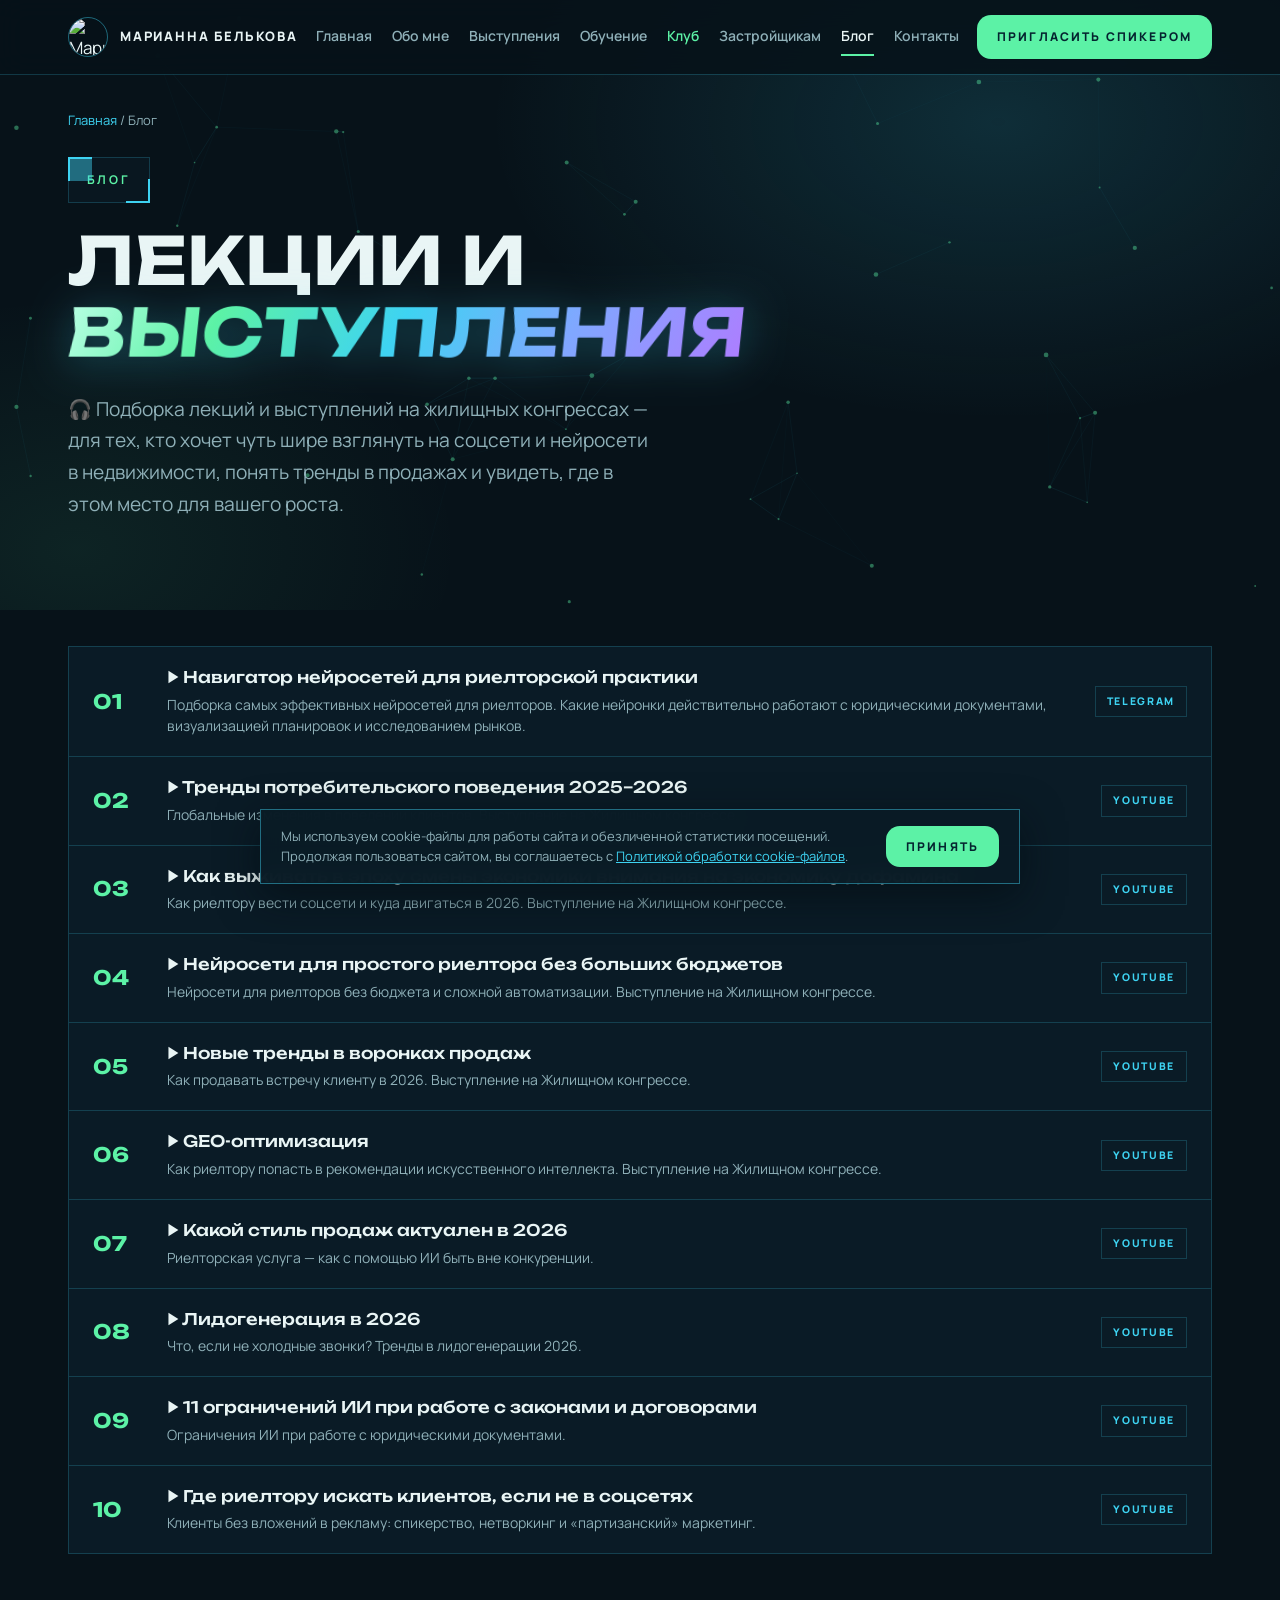
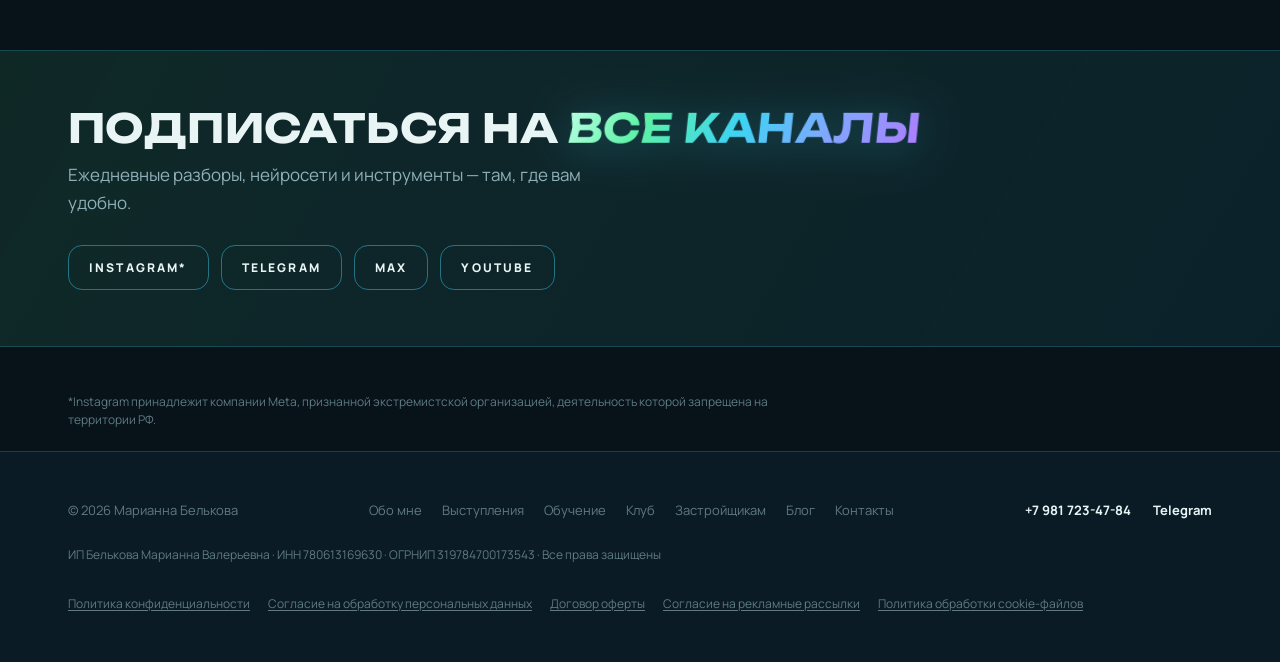
==== blog/index.html @ af6f5e48 "Add files via upload" ====
<!DOCTYPE html>
<html lang="ru">
<head>
<meta charset="UTF-8">
<meta name="viewport" content="width=device-width, initial-scale=1.0">
<title>Лекции о нейросетях в недвижимости — выступления на жилищных конгрессах | Марианна Белькова</title>
<link rel="icon" href="../favicon.ico" sizes="any">
<link rel="apple-touch-icon" href="../apple-touch-icon.png">
<link rel="manifest" href="../site.webmanifest">
<meta name="description" content="Подборка лекций и выступлений Марианны Бельковой: нейросети и ИИ для риелторов, ChatGPT в продажах недвижимости, тренды 2026, GEO-оптимизация, лидогенерация. Записи с жилищных конгрессов.">
<link rel="canonical" href="https://belkova-marianna.com/blog/">
<meta property="og:type" content="website">
<meta property="og:title" content="Лекции о нейросетях в недвижимости — выступления на жилищных конгрессах | Марианна Белькова">
<meta property="og:description" content="Подборка лекций и выступлений Марианны Бельковой: нейросети и ИИ для риелторов, ChatGPT в продажах недвижимости, тренды 2026, GEO-оптимизация, лидогенерация. Записи с жилищных конг">
<meta property="og:url" content="https://belkova-marianna.com/blog/">
<link rel="preconnect" href="https://fonts.googleapis.com">
<link rel="preconnect" href="https://fonts.gstatic.com" crossorigin>
<link href="https://fonts.googleapis.com/css2?family=Unbounded:wght@500;700&family=Manrope:wght@400;500;600;700;800&display=swap" rel="stylesheet">
<link rel="stylesheet" href="../assets/style.css">
<script type="application/ld+json">
{
  "@context": "https://schema.org",
  "@type": "Blog",
  "name": "Блог Марианны Бельковой",
  "description": "Современные продажи недвижимости: соцсети, нейросети, личный бренд",
  "url": "https://belkova-marianna.com/blog/",
  "author": {"@type": "Person", "name": "Марианна Белькова"}
}
</script>

<!-- Yandex.Metrika counter -->
<script type="text/javascript">
    (function(m,e,t,r,i,k,a){
        m[i]=m[i]||function(){(m[i].a=m[i].a||[]).push(arguments)};
        m[i].l=1*new Date();
        for (var j = 0; j < document.scripts.length; j++) {if (document.scripts[j].src === r) { return; }}
        k=e.createElement(t),a=e.getElementsByTagName(t)[0],k.async=1,k.src=r,a.parentNode.insertBefore(k,a)
    })(window, document,'script','https://mc.yandex.ru/metrika/tag.js?id=112224657', 'ym');
    ym(112224657, 'init', {ssr:true, webvisor:true, clickmap:true, ecommerce:"dataLayer", referrer: document.referrer, url: location.href, accurateTrackBounce:true, trackLinks:true});
</script>
<!-- /Yandex.Metrika counter -->
<!-- Top.Mail.Ru counter -->
<script type="text/javascript">
var _tmr = window._tmr || (window._tmr = []);
_tmr.push({id: "3791586", type: "pageView", start: (new Date()).getTime()});
(function (d, w, id) {
  if (d.getElementById(id)) return;
  var ts = d.createElement("script"); ts.type = "text/javascript"; ts.async = true; ts.id = id;
  ts.src = "https://top-fwz1.mail.ru/js/code.js";
  var f = function () {var s = d.getElementsByTagName("script")[0]; s.parentNode.insertBefore(ts, s);};
  if (w.opera == "[object Opera]") { d.addEventListener("DOMContentLoaded", f, false); } else { f(); }
})(document, window, "tmr-code");
</script>
<!-- /Top.Mail.Ru counter -->
</head>
<body>
<noscript><div><img src="https://mc.yandex.ru/watch/112224657" style="position:absolute; left:-9999px;" alt="" /></div></noscript>
<noscript><div><img src="https://top-fwz1.mail.ru/counter?id=3791586;js=na" style="position:absolute;left:-9999px;" alt="Top.Mail.Ru" /></div></noscript>


<header class="site-header">
  <div class="header-in">
    <a class="logo" href="../"><img class="logo-ava" src="../assets/media/avatar.webp" alt="Марианна Белькова" width="40" height="40"><span class="logo-name">Марианна Белькова</span></a>
    <nav class="nav" id="nav" aria-label="Основная навигация">
      <a href="../">Главная</a>
      <a href="../about.html">Обо мне</a>
      <a href="../speaking.html">Выступления</a>
      <a href="../education.html">Обучение</a>
      <a href="https://club.belkova-marianna.com/" class="nav-club">Клуб</a><a href="../developers.html">Застройщикам</a>
      <a href="./" class="active">Блог</a>
      <a href="../contacts.html">Контакты</a>
    </nav>
    <a class="header-tel" href="tel:+79817234784">+7 981 723-47-84</a>
    <a class="btn btn-sm header-cta" href="mailto:mariashka@gmail.com?subject=%D0%9F%D1%80%D0%B8%D0%B3%D0%BB%D0%B0%D1%88%D0%B5%D0%BD%D0%B8%D0%B5%20%D1%81%D0%BF%D0%B8%D0%BA%D0%B5%D1%80%D0%BE%D0%BC">Пригласить спикером</a>
    <button class="burger" id="burger" aria-label="Открыть меню" aria-expanded="false"><span class="burger-ico"><i></i></span><span class="burger-txt">Меню</span></button>
  </div>
</header>

<main>

<section class="hero" style="padding-bottom:56px">
  <canvas id="fx-canvas" aria-hidden="true"></canvas>
  <div class="container" style="position:relative;z-index:2">
    <nav class="breadcrumbs" aria-label="Хлебные крошки"><a href="../">Главная</a> / Блог</nav>
    <div class="eyebrow frame">Блог</div>
    <h1 class="display">Лекции и <span class="chrome">выступления</span></h1>
    <p class="hero-sub">🎧 Подборка лекций и выступлений на жилищных конгрессах — для тех, кто хочет чуть шире взглянуть на соцсети и нейросети в недвижимости, понять тренды в продажах и увидеть, где в этом место для вашего роста.</p>
  </div>
</section>

<section class="section" style="padding-top:36px">
  <div class="container">
    <div class="lectures">
      <a class="lecture reveal" href="https://t.me/belkovamarianna/15244" target="_blank" rel="noopener">
        <span class="lec-num">01</span>
        <span class="lec-body"><span class="lec-title">▶ Навигатор нейросетей для риелторской практики</span><span class="lec-desc">Подборка самых эффективных нейросетей для риелторов. Какие нейронки действительно работают с юридическими документами, визуализацией планировок и исследованием рынков.</span></span>
        <span class="lec-plat">Telegram</span>
      </a>
      <a class="lecture reveal" href="https://www.youtube.com/watch?v=FQb51IOvPBg" target="_blank" rel="noopener">
        <span class="lec-num">02</span>
        <span class="lec-body"><span class="lec-title">▶ Тренды потребительского поведения 2025–2026</span><span class="lec-desc">Глобальные изменения в поведении клиентов. Выступление на Жилищном конгрессе.</span></span>
        <span class="lec-plat">YouTube</span>
      </a>
      <a class="lecture reveal" href="https://youtu.be/xTO-rLgZQrg" target="_blank" rel="noopener">
        <span class="lec-num">03</span>
        <span class="lec-body"><span class="lec-title">▶ Как выживать в эпоху смены экономики внимания на экономику дофамина</span><span class="lec-desc">Как риелтору вести соцсети и куда двигаться в 2026. Выступление на Жилищном конгрессе.</span></span>
        <span class="lec-plat">YouTube</span>
      </a>
      <a class="lecture reveal" href="https://youtu.be/mW24yunrMhk" target="_blank" rel="noopener">
        <span class="lec-num">04</span>
        <span class="lec-body"><span class="lec-title">▶ Нейросети для простого риелтора без больших бюджетов</span><span class="lec-desc">Нейросети для риелторов без бюджета и сложной автоматизации. Выступление на Жилищном конгрессе.</span></span>
        <span class="lec-plat">YouTube</span>
      </a>
      <a class="lecture reveal" href="https://youtu.be/weD0pcfXvNE" target="_blank" rel="noopener">
        <span class="lec-num">05</span>
        <span class="lec-body"><span class="lec-title">▶ Новые тренды в воронках продаж</span><span class="lec-desc">Как продавать встречу клиенту в 2026. Выступление на Жилищном конгрессе.</span></span>
        <span class="lec-plat">YouTube</span>
      </a>
      <a class="lecture reveal" href="https://youtu.be/uO5vHFVDCN0" target="_blank" rel="noopener">
        <span class="lec-num">06</span>
        <span class="lec-body"><span class="lec-title">▶ GEO-оптимизация</span><span class="lec-desc">Как риелтору попасть в рекомендации искусственного интеллекта. Выступление на Жилищном конгрессе.</span></span>
        <span class="lec-plat">YouTube</span>
      </a>
      <a class="lecture reveal" href="https://youtu.be/nbuJO_vpFp4" target="_blank" rel="noopener">
        <span class="lec-num">07</span>
        <span class="lec-body"><span class="lec-title">▶ Какой стиль продаж актуален в 2026</span><span class="lec-desc">Риелторская услуга — как с помощью ИИ быть вне конкуренции.</span></span>
        <span class="lec-plat">YouTube</span>
      </a>
      <a class="lecture reveal" href="https://youtu.be/wwXN2BNDzM4" target="_blank" rel="noopener">
        <span class="lec-num">08</span>
        <span class="lec-body"><span class="lec-title">▶ Лидогенерация в 2026</span><span class="lec-desc">Что, если не холодные звонки? Тренды в лидогенерации 2026.</span></span>
        <span class="lec-plat">YouTube</span>
      </a>
      <a class="lecture reveal" href="https://www.youtube.com/watch?v=KzNADZfl3mQ" target="_blank" rel="noopener">
        <span class="lec-num">09</span>
        <span class="lec-body"><span class="lec-title">▶ 11 ограничений ИИ при работе с законами и договорами</span><span class="lec-desc">Ограничения ИИ при работе с юридическими документами.</span></span>
        <span class="lec-plat">YouTube</span>
      </a>
      <a class="lecture reveal" href="https://youtu.be/uyzu935TsO4" target="_blank" rel="noopener">
        <span class="lec-num">10</span>
        <span class="lec-body"><span class="lec-title">▶ Где риелтору искать клиентов, если не в соцсетях</span><span class="lec-desc">Клиенты без вложений в рекламу: спикерство, нетворкинг и «партизанский» маркетинг.</span></span>
        <span class="lec-plat">YouTube</span>
      </a>
    </div>
  </div>
</section>

<section class="cta-band">
  <div class="container cta-band-in">
    <div class="reveal">
      <h2 class="display">Подписаться на <span class="chrome">все каналы</span></h2>
      <p>Ежедневные разборы, нейросети и инструменты — там, где вам удобно.</p>
    </div>
    <div class="cta-band-actions reveal"><a class="btn btn-ghost btn-sm" href="https://www.instagram.com/belkova.marianna" target="_blank" rel="noopener">Instagram*</a> <a class="btn btn-ghost btn-sm" href="https://t.me/belkovamarianna" target="_blank" rel="noopener">Telegram</a> <a class="btn btn-ghost btn-sm" href="https://max.ru/channel_belkova" target="_blank" rel="noopener">MAX</a> <a class="btn btn-ghost btn-sm" href="https://www.youtube.com/@smmforrealestate" target="_blank" rel="noopener">YouTube</a></div>
  </div>
</section>

<div class="container" style="padding-top:22px;padding-bottom:22px"><p class="legal-note">*Instagram принадлежит компании Meta, признанной экстремистской организацией, деятельность которой запрещена на территории РФ.</p></div>

</main>

<footer class="site-footer">
  <div class="container footer-in">
    <div>© <span data-year></span> Марианна Белькова</div>
    <nav class="footer-nav"><a href="../about.html">Обо мне</a><a href="../speaking.html">Выступления</a><a href="../education.html">Обучение</a><a href="https://club.belkova-marianna.com/">Клуб</a><a href="../developers.html">Застройщикам</a><a href="./">Блог</a><a href="../contacts.html">Контакты</a></nav>
    <div class="footer-contacts">
      <a href="tel:+79817234784">+7 981 723-47-84</a>
      <a href="https://t.me/mariannabelkova" target="_blank" rel="noopener">Telegram</a>
    </div>
    <div class="footer-req">ИП Белькова Марианна Валерьевна · ИНН 780613169630 · ОГРНИП 319784700173543 · Все права защищены</div>
    <div class="footer-legal">
      <a href="https://belkova-smm.ru/privacy" target="_blank" rel="noopener">Политика конфиденциальности</a>
      <a href="https://belkova-smm.ru/policy" target="_blank" rel="noopener">Согласие на обработку персональных данных</a>
      <a href="https://belkova-smm.ru/oferta" target="_blank" rel="noopener">Договор оферты</a>
      <a href="https://belkova-smm.ru/rassilki" target="_blank" rel="noopener">Согласие на рекламные рассылки</a>
      <a href="../policyofcookies.html">Политика обработки cookie-файлов</a>
    </div>
  </div>
</footer>

<script src="../assets/main.js"></script>
</body>
</html>
---- assets/style.css ----
/* ============================================================
   Марианна Белькова — дизайн-система «Neon Estate»
   Тёмный teal-нуар + неоновый мятный/циан + хромовые заголовки
   ============================================================ */
:root{
  --bg:#071219;
  --bg-2:#0A1B26;
  --bg-3:#0E2432;
  --text:#E9F5F5;
  --muted:#8FB0B8;
  --mint:#5CF2A6;
  --cyan:#3ED3F2;
  --violet:#8A7BFF;
  --line:rgba(62,211,242,.20);
  --line-strong:rgba(62,211,242,.45);
  --radius:14px;
  --container:1200px;
}
*{margin:0;padding:0;box-sizing:border-box}
html{scroll-behavior:smooth}
body{
  background:var(--bg);
  color:var(--text);
  font-family:'Manrope',system-ui,sans-serif;
  font-size:17px;line-height:1.65;
  -webkit-font-smoothing:antialiased;
  overflow-x:hidden;
}
::selection{background:var(--mint);color:#05242F}
img{max-width:100%;display:block}
a{color:inherit;text-decoration:none}
a:focus-visible,button:focus-visible,input:focus-visible,select:focus-visible,textarea:focus-visible{
  outline:2px solid var(--mint);outline-offset:3px;border-radius:4px;
}
.container{max-width:var(--container);margin:0 auto;padding:0 28px}

/* ---------- типографика ---------- */
.display{
  font-family:'Unbounded',sans-serif;font-weight:700;text-transform:uppercase;
  line-height:1.08;letter-spacing:.01em;
}
h1.display{font-size:clamp(34px,5.2vw,66px)}
h2.display{font-size:clamp(24px,3.2vw,40px)}
.chrome{
  display:inline-block;
  background:linear-gradient(115deg,#B8FFE3 0%,#5CF2A6 22%,#3ED3F2 48%,#7FA8FF 72%,#B07BFF 100%);
  -webkit-background-clip:text;background-clip:text;color:transparent;
  transform:skewX(-6deg);
  filter:drop-shadow(0 4px 22px rgba(62,211,242,.35));
  padding-right:.08em;
}
.eyebrow{
  display:inline-flex;align-items:center;gap:12px;
  font-size:12px;letter-spacing:.26em;text-transform:uppercase;
  color:var(--mint);font-weight:700;margin-bottom:22px;
}
.eyebrow::before{content:"";width:30px;height:1px;background:var(--line-strong)}
.section{padding:96px 0}
.section-lead{color:var(--muted);max-width:660px;margin:16px 0 48px}

/* ---------- HUD-рамка (как на референсе) ---------- */
.frame{position:relative;border:1px solid var(--line);background:rgba(10,27,38,.55)}
.frame::before,.frame::after{
  content:"";position:absolute;width:22px;height:22px;pointer-events:none;
}
.frame::before{top:-1px;left:-1px;border-top:2px solid var(--cyan);border-left:2px solid var(--cyan)}
.frame::after{bottom:-1px;right:-1px;border-bottom:2px solid var(--cyan);border-right:2px solid var(--cyan)}

/* ---------- кнопки ---------- */
.btn{
  display:inline-flex;align-items:center;justify-content:center;gap:10px;
  padding:16px 30px;border-radius:14px;border:none;cursor:pointer;
  font-family:'Manrope',sans-serif;font-weight:800;font-size:13px;
  letter-spacing:.18em;text-transform:uppercase;white-space:nowrap;
  color:#05242F;background:var(--mint);
  box-shadow:0 0 0 rgba(92,242,166,0);
  transition:transform .2s,box-shadow .25s,background .2s;
}
.btn:hover{transform:translateY(-2px);box-shadow:0 8px 32px rgba(92,242,166,.35)}
.btn-ghost{
  background:transparent;color:var(--text);border:1px solid var(--line-strong);
}
.btn-ghost:hover{border-color:var(--mint);color:var(--mint);box-shadow:0 8px 26px rgba(62,211,242,.18)}
.btn-sm{padding:12px 20px;font-size:12px}

/* ---------- шапка ---------- */
.site-header{
  position:fixed;top:0;left:0;right:0;z-index:60;
  border-bottom:1px solid var(--line);
}
/* фон и блюр вынесены в псевдоэлемент: backdrop-filter на самой шапке
   ломал position:fixed у мобильного меню (оно рисовалось только внутри 74px шапки) */
.site-header::before{
  content:"";position:absolute;inset:0;z-index:-1;
  background:rgba(7,18,25,.85);backdrop-filter:blur(14px);-webkit-backdrop-filter:blur(14px);
}
.header-in{
  max-width:var(--container);margin:0 auto;padding:0 28px;height:74px;
  display:flex;align-items:center;justify-content:space-between;gap:22px;
}
.logo{display:flex;align-items:center;gap:12px;z-index:70}
.logo-mono{
  width:40px;height:40px;border:1px solid var(--line-strong);
  display:grid;place-items:center;position:relative;
  font-family:'Unbounded',sans-serif;font-size:12px;font-weight:700;color:var(--mint);
}
.logo-mono::before{content:"";position:absolute;top:-1px;left:-1px;width:10px;height:10px;border-top:2px solid var(--cyan);border-left:2px solid var(--cyan)}
.logo-name{font-size:13px;letter-spacing:.14em;text-transform:uppercase;font-weight:800}
.nav{display:flex;gap:26px;font-size:14px;color:var(--muted);font-weight:600}
.nav a{transition:color .2s;padding:6px 0}
.nav a:hover{color:var(--mint)}
.nav a.active{color:var(--text);border-bottom:2px solid var(--mint)}
.burger{
  display:none;align-items:center;gap:10px;height:44px;padding:0 15px 0 13px;
  border-radius:12px;border:1px solid var(--mint);background:rgba(94,240,160,.14);
  color:var(--mint);cursor:pointer;position:relative;z-index:70;
  font-family:'Manrope',sans-serif;font-weight:800;font-size:12px;letter-spacing:.14em;text-transform:uppercase;
}
.burger-ico{position:relative;width:20px;height:14px;display:block;flex:none}
.burger-ico i,.burger-ico::before,.burger-ico::after{
  content:"";position:absolute;left:0;width:20px;height:2px;border-radius:2px;background:var(--mint);transition:.25s;
}
.burger-ico::before{top:0}
.burger-ico i{top:6px}
.burger-ico::after{top:12px}
.burger[aria-expanded="true"] .burger-ico i{opacity:0}
.burger[aria-expanded="true"] .burger-ico::before{transform:translateY(6px) rotate(45deg)}
.burger[aria-expanded="true"] .burger-ico::after{transform:translateY(-6px) rotate(-45deg)}
.nav-club{color:var(--mint)}
body.menu-open{overflow:hidden}

/* ---------- hero ---------- */
.hero{position:relative;padding:180px 0 90px;overflow:hidden}
#fx-canvas{position:absolute;inset:0;width:100%;height:100%;pointer-events:none;opacity:.55}
.hero::before{
  content:"";position:absolute;inset:0;pointer-events:none;
  background:
    radial-gradient(820px 480px at 78% 20%,rgba(62,211,242,.14),transparent 62%),
    radial-gradient(640px 420px at 6% 90%,rgba(92,242,166,.08),transparent 60%);
}
.hero-in{position:relative;display:grid;grid-template-columns:1.15fr .85fr;gap:56px;align-items:center;z-index:2}
.hero .eyebrow{border:1px solid var(--line);padding:12px 18px;background:rgba(10,27,38,.6)}
.hero-sub{font-size:clamp(17px,1.5vw,20px);color:var(--muted);max-width:580px;margin:26px 0 34px}
.hero-sub b{color:var(--text)}
.hero-sub .hl-mint{color:var(--mint);font-weight:700}
.hero-sub .hl-cyan{color:var(--cyan);font-weight:700}
.hero-cta-frame{padding:24px 26px;display:flex;align-items:center;gap:22px;flex-wrap:wrap;margin-bottom:22px}
.hero-cta-frame p{font-size:15px;color:var(--text);max-width:330px;flex:1;min-width:240px}
.hero-ctas{display:flex;flex-wrap:wrap;gap:12px;margin-bottom:48px}
.hero-stats{display:grid;grid-template-columns:repeat(4,auto);gap:36px;border-top:1px solid var(--line);padding-top:28px;width:fit-content}
.stat-num{font-family:'Unbounded',sans-serif;font-weight:700;font-size:26px;color:var(--mint)}
.stat-label{font-size:12.5px;color:var(--muted);margin-top:6px;max-width:130px;line-height:1.4}

/* фото / место под 3D-сцену */
.hero-visual{position:relative}
.scene3d{
  position:relative;aspect-ratio:3/4;overflow:hidden;
  background:
    linear-gradient(160deg,rgba(62,211,242,.14),rgba(138,123,255,.06) 60%),
    var(--bg-2);
  display:flex;align-items:flex-end;
}
.photo-hint{width:100%;padding:26px;font-size:13px;color:var(--muted);text-align:center;line-height:1.5}
.photo-hint b{color:var(--mint);display:block;font-size:14px;margin-bottom:6px}
.name-chip{
  position:absolute;bottom:30px;right:-14px;
  border:1px solid var(--line-strong);background:rgba(7,18,25,.9);
  padding:12px 18px;font-size:13px;line-height:1.45;
}
.name-chip b{display:block;font-size:14px;color:var(--mint)}

/* ---------- бегущая строка ---------- */
.marquee{border-top:1px solid var(--line);border-bottom:1px solid var(--line);padding:18px 0;overflow:hidden;background:var(--bg-2)}
.marquee-track{display:flex;width:max-content;animation:mscroll 44s linear infinite}
.marquee-seq{display:flex;align-items:center;white-space:nowrap}
.marquee-seq span{font-family:'Unbounded',sans-serif;font-weight:500;font-size:15px;letter-spacing:.06em;text-transform:uppercase;color:var(--text);opacity:.85;padding:0 24px}
.marquee-seq i{color:var(--mint);font-style:normal;font-size:11px}
@keyframes mscroll{to{transform:translateX(-50%)}}

/* ---------- карточки ---------- */
.grid-2{display:grid;grid-template-columns:1fr 1fr;gap:22px}
.grid-3{display:grid;grid-template-columns:repeat(3,1fr);gap:22px}
.grid-4{display:grid;grid-template-columns:repeat(4,1fr);gap:22px}
.card{
  border:1px solid var(--line);background:var(--bg-2);padding:32px 30px;
  position:relative;transition:border-color .25s,transform .25s,box-shadow .25s;
  display:flex;flex-direction:column;gap:14px;
}
.card:hover{border-color:var(--line-strong);transform:translateY(-3px);box-shadow:0 14px 44px rgba(62,211,242,.10)}
.card-tag{font-size:11px;letter-spacing:.24em;text-transform:uppercase;color:var(--cyan);font-weight:800}
.card h3{font-family:'Unbounded',sans-serif;font-weight:500;font-size:19px;line-height:1.35}
.card p{color:var(--muted);font-size:15px;flex:1}
.card .card-foot{border-top:1px solid var(--line);padding-top:16px;font-size:13.5px;color:var(--text)}
.card .card-foot b{color:var(--mint)}
.card .btn{align-self:flex-start}

/* факты */
.fact{display:grid;grid-template-columns:110px 1fr;gap:22px;align-items:baseline;padding:22px 0;border-bottom:1px solid var(--line)}
.fact:first-child{border-top:1px solid var(--line)}
.fact-key{font-family:'Unbounded',sans-serif;font-weight:700;font-size:20px;color:var(--mint);line-height:1.2}
.fact-val{color:var(--muted);font-size:15px}
.fact-val b{color:var(--text)}

/* награды */
.award-year{font-family:'Unbounded',sans-serif;font-weight:700;font-size:26px;color:var(--mint);line-height:1}
.pills{display:flex;flex-wrap:wrap;gap:12px;margin-top:44px;align-items:center}
.pill{border:1px solid var(--line);padding:10px 20px;font-size:13.5px;color:var(--text);background:var(--bg)}
.pills-label{font-size:11px;letter-spacing:.24em;text-transform:uppercase;color:var(--muted);margin-right:8px}

/* отзывы */
.testi-mark{font-family:'Unbounded',sans-serif;font-size:34px;color:var(--mint);line-height:.7;height:20px}
.testi-author b{display:block;font-size:15px;color:var(--text)}
.testi-author span{font-size:13px;color:var(--muted)}
.placeholder{color:var(--muted);font-style:italic}

/* соцсети */
.social-num{font-family:'Unbounded',sans-serif;font-weight:700;font-size:24px;color:var(--mint)}
.legal-note{font-size:12px;color:#5F7A82;margin-top:24px;max-width:760px;line-height:1.5}

/* ---------- CTA-полоса ---------- */
.cta-band{background:linear-gradient(120deg,rgba(92,242,166,.10),rgba(62,211,242,.08));border-top:1px solid var(--line);border-bottom:1px solid var(--line)}
.cta-band-in{display:flex;align-items:center;justify-content:space-between;gap:28px;flex-wrap:wrap;padding:56px 0}
.cta-band p{color:var(--muted);max-width:520px;margin-top:10px}

/* ---------- формы ---------- */
.form{display:grid;gap:16px}
.form label{font-size:12px;letter-spacing:.14em;text-transform:uppercase;color:var(--muted);font-weight:700}
.form input,.form select,.form textarea{
  width:100%;background:var(--bg);border:1px solid var(--line);
  padding:15px 16px;color:var(--text);font-family:'Manrope',sans-serif;font-size:15px;
  transition:border-color .2s;
}
.form input:hover,.form select:hover,.form textarea:hover{border-color:var(--line-strong)}
.form textarea{min-height:120px;resize:vertical}
.form-note{font-size:12.5px;color:#5F7A82}

/* ---------- блог ---------- */
.post-card{overflow:hidden;padding:0}
.post-cover{
  aspect-ratio:16/9;background:linear-gradient(140deg,rgba(62,211,242,.22),rgba(138,123,255,.12)),var(--bg-3);
  display:grid;place-items:center;color:var(--muted);font-size:13px;border-bottom:1px solid var(--line);
}
.post-body{padding:26px 28px;display:flex;flex-direction:column;gap:12px;flex:1}
.post-meta{font-size:12.5px;color:var(--muted);letter-spacing:.06em;text-transform:uppercase}
.post-body h3{font-family:'Unbounded',sans-serif;font-weight:500;font-size:18px;line-height:1.4}
.post-body p{color:var(--muted);font-size:14.5px;flex:1}
.post-link{color:var(--mint);font-weight:700;font-size:13px;letter-spacing:.14em;text-transform:uppercase}

/* статья */
.article{max-width:760px;margin:0 auto}
.article h1{font-size:clamp(28px,4vw,44px)}
.article .post-meta{margin:18px 0 34px}
.article h2{font-family:'Unbounded',sans-serif;font-weight:500;font-size:22px;margin:44px 0 16px;line-height:1.35}
.article p{margin-bottom:18px;color:#C7DCDF}
.article ul{margin:0 0 18px 22px;color:#C7DCDF}
.article li{margin-bottom:8px}
.article blockquote{border-left:2px solid var(--mint);padding:6px 0 6px 22px;margin:28px 0;color:var(--mint);font-size:19px;font-weight:600}
.article-cover{aspect-ratio:21/9;margin-bottom:36px;background:linear-gradient(140deg,rgba(62,211,242,.22),rgba(138,123,255,.12)),var(--bg-3);display:grid;place-items:center;color:var(--muted);font-size:13px;border:1px solid var(--line)}
.breadcrumbs{font-size:13px;color:var(--muted);margin-bottom:26px}
.breadcrumbs a{color:var(--cyan)}

/* ---------- подвал ---------- */
.site-footer{border-top:1px solid var(--line);padding:48px 0;font-size:13px;color:#5F7A82;background:var(--bg-2)}
.footer-in{display:flex;justify-content:space-between;gap:24px;flex-wrap:wrap;align-items:center}
.footer-nav{display:flex;gap:20px;flex-wrap:wrap}
.footer-nav a:hover{color:var(--mint)}

/* ---------- reveal ---------- */
.reveal{opacity:0;transform:translateY(24px);transition:opacity .7s ease,transform .7s ease}
.reveal.on{opacity:1;transform:none}

/* ---------- адаптив ---------- */
@media (max-width:1040px){
  .hero-in{grid-template-columns:1fr;gap:44px}
  .hero-visual{max-width:460px}
  .grid-3{grid-template-columns:1fr 1fr}
  .grid-4{grid-template-columns:1fr 1fr}
}
@media (max-width:880px){
  .nav{
    position:fixed;inset:0;background:rgba(7,18,25,.98);
    flex-direction:column;align-items:center;justify-content:center;gap:30px;
    font-size:20px;display:none;z-index:65;
  }
  .nav.open{display:flex;gap:26px}
  .nav a{padding:8px 0;font-size:22px;font-weight:700;color:var(--text)}
  .nav a.active{border-bottom-color:var(--mint)}
  .burger{display:inline-flex}
  .header-cta{display:none}
  .hero{padding-top:140px}
  .hero-stats{grid-template-columns:1fr 1fr;gap:24px}
  .grid-2{grid-template-columns:1fr}
  .section{padding:70px 0}
  .cta-band-in{padding:48px 0}
}
@media (max-width:560px){
  .grid-3,.grid-4{grid-template-columns:1fr}
  .name-chip{right:10px}
  .container,.header-in{padding-left:20px;padding-right:20px}
  .fact{grid-template-columns:1fr;gap:6px}
}
@media (prefers-reduced-motion:reduce){
  html{scroll-behavior:auto}
  .marquee-track{animation:none;flex-wrap:wrap;width:auto}
  .reveal{opacity:1!important;transform:none!important;transition:none!important}
  #fx-canvas{display:none}
}

/* ============================================================
   3D-скролл эффекты (canvas-секвенции, GSAP ScrollTrigger)
   Базовые стили = статичный фолбэк (без JS / reduced-motion).
   body.fx включает «живую» версию.
   ============================================================ */
html.lenis,html.lenis body{height:auto}
html.lenis{scroll-behavior:auto}
.lenis.lenis-smooth{scroll-behavior:auto!important}

/* ---------- hero: портрет из людей ---------- */
.scene3d{aspect-ratio:5/8;background:#F6F5F2}
#heroSeq{position:absolute;inset:0;width:100%;height:100%;display:none}
body.fx #heroSeq{display:block}
.seq-poster{position:absolute;inset:0;width:100%;height:100%;object-fit:cover;z-index:2}
.seq-load{
  position:absolute;left:14px;bottom:14px;z-index:4;display:none;
  font-size:11px;letter-spacing:.22em;text-transform:uppercase;font-weight:700;
  color:#05242F;background:rgba(246,245,242,.9);padding:7px 12px;
}
body.fx .seq-load{display:block}
.scene-cap{
  position:absolute;left:14px;right:14px;bottom:124px;z-index:3;
  background:rgba(7,18,25,.88);border:1px solid var(--line-strong);
  padding:14px 18px;font-size:13px;line-height:1.5;color:var(--muted);
}
.scene-cap b{display:block;font-family:'Unbounded',sans-serif;font-size:15px;color:var(--mint);margin-bottom:4px}
body.fx .scene-cap{opacity:0}

/* ---------- отзывы: стена стикеров → арена ---------- */
.testi-stage{position:relative}
body.fx .testi-stage{height:420vh}
.testi-viewport{position:relative;padding:96px 0;background:var(--bg)}
body.fx .testi-viewport{
  height:100vh;padding:0;overflow:hidden;
  background:
    radial-gradient(900px 520px at 82% 30%,rgba(62,211,242,.10),transparent 62%),
    radial-gradient(700px 460px at 8% 85%,rgba(92,242,166,.06),transparent 60%),
    var(--bg);
}
.testi-media{position:relative;max-width:400px;margin:44px auto 0;aspect-ratio:800/1422;overflow:hidden;background:var(--bg-2)}
#testiSeq{position:absolute;inset:0;width:100%;height:100%;display:none}
body.fx #testiSeq{display:block}
.testi-shade{display:none}
.testi-head{max-width:var(--container);margin:0 auto;padding:0 28px}
.testi-caps{max-width:var(--container);margin:44px auto 0;padding:0 28px;display:grid;gap:22px}
.testi-cap{max-width:560px}
body.fx .testi-cap{opacity:0}
body.fx .testi-head{opacity:0}

@media (min-width:1041px){
  body.fx .testi-media{
    position:absolute;right:6vw;top:50%;transform:translateY(-50%);
    height:min(82vh,760px);width:auto;aspect-ratio:800/1422;margin:0;max-width:none;
    z-index:2;
  }
  body.fx .testi-head{
    position:absolute;z-index:3;margin:0;padding:0;
    left:max(28px,calc((100vw - var(--container))/2 + 28px));top:15vh;
  }
  body.fx .testi-caps{position:static;margin:0;padding:0;display:block}
  body.fx .testi-cap{
    position:absolute;z-index:3;
    left:max(28px,calc((100vw - var(--container))/2 + 28px));
    top:50%;transform:translateY(-50%);
    width:min(480px,40vw);max-width:none;
    background:rgba(10,27,38,.92);
  }
}
@media (max-width:1040px){
  body.fx .testi-media{
    position:absolute;inset:0;width:100%;height:100%;
    aspect-ratio:auto;margin:0;max-width:none;border:none;z-index:1;
  }
  body.fx .testi-media.frame::before,body.fx .testi-media.frame::after{display:none}
  body.fx .testi-shade{
    display:block;position:absolute;inset:0;z-index:2;pointer-events:none;
    background:linear-gradient(180deg,rgba(7,18,25,.72) 0%,rgba(7,18,25,.18) 26%,rgba(7,18,25,0) 48%,rgba(7,18,25,.55) 78%,rgba(7,18,25,.9) 100%);
  }
  body.fx .testi-head{position:absolute;z-index:3;left:20px;right:20px;top:104px;margin:0;padding:0}
  body.fx .testi-head h2{font-size:clamp(20px,5.6vw,28px)}
  body.fx .testi-caps{position:static;margin:0;padding:0;display:block}
  body.fx .testi-cap{
    position:absolute;z-index:3;left:16px;right:16px;bottom:8vh;
    width:auto;max-width:none;
    background:rgba(7,18,25,.9);
  }
}

/* ============================================================
   Видео-обложка, галерея выступлений, партнёры, контакты
   ============================================================ */

/* ---------- видео-обложка hero ---------- */
.hero-video{
  position:absolute;inset:0;width:100%;height:100%;
  object-fit:cover;z-index:0;pointer-events:none;
}
/* затемнение поверх видео — чтобы буквы были ярко видны */
.hero-shade{
  position:absolute;inset:0;z-index:1;pointer-events:none;
  background:
    linear-gradient(180deg,rgba(7,18,25,.80) 0%,rgba(7,18,25,.32) 26%,rgba(7,18,25,.28) 62%,rgba(7,18,25,.80) 100%),
    linear-gradient(90deg,rgba(7,18,25,.88) 0%,rgba(7,18,25,.46) 46%,rgba(7,18,25,.10) 100%);
}
.hero-in{position:relative;z-index:3}
#fx-canvas{z-index:2}

/* телефон и телеграм в hero */
.hero-direct{display:flex;flex-wrap:wrap;gap:10px 26px;margin:-28px 0 40px}
.direct-link{
  display:inline-flex;align-items:center;gap:10px;
  font-weight:700;font-size:15px;color:var(--text);
  border-bottom:1px solid var(--line-strong);padding-bottom:3px;
  transition:color .2s,border-color .2s;
}
.direct-link:hover{color:var(--mint);border-color:var(--mint)}
.direct-ico{color:var(--mint);font-size:16px}

/* ---------- галерея выступлений ---------- */
.gal{display:grid;grid-template-columns:repeat(4,1fr);gap:16px;margin-top:44px}
.gal-videos{grid-template-columns:repeat(3,1fr);margin-top:16px}
.gal-item{
  position:relative;margin:0;overflow:hidden;
  border:1px solid var(--line);background:var(--bg-2);
}
.gal-item img,.gal-item video{
  width:100%;height:100%;aspect-ratio:4/3;object-fit:cover;display:block;
  transition:transform .5s ease,filter .3s;
}
.gal-item:hover img{transform:scale(1.04)}
.gal-item figcaption{
  position:absolute;left:0;right:0;bottom:0;z-index:3;
  padding:26px 14px 12px;font-size:12.5px;line-height:1.35;color:var(--text);
  background:linear-gradient(180deg,transparent,rgba(7,18,25,.92));
  opacity:0;transform:translateY(8px);transition:opacity .3s,transform .3s;
}
.gal-item:hover figcaption{opacity:1;transform:none}
.gal-vid video{cursor:pointer}
.gal-play{
  position:absolute;inset:0;z-index:4;width:100%;height:100%;
  display:grid;place-items:center;border:0;cursor:pointer;
  background:rgba(7,18,25,.34);transition:background .25s;
}
.gal-play span{
  width:58px;height:58px;border-radius:50%;
  display:grid;place-items:center;
  background:var(--mint);color:#05242F;font-size:19px;padding-left:4px;
  box-shadow:0 10px 34px rgba(92,242,166,.4);
  transition:transform .25s;
}
.gal-play:hover{background:rgba(7,18,25,.18)}
.gal-play:hover span{transform:scale(1.08)}
.gal-vid.is-playing .gal-play{display:none}
.gal-vid.is-playing figcaption{display:none}

/* ---------- видео-отзывы ---------- */
.vcard{margin:0 auto;max-width:430px;width:100%;border:1px solid var(--line);background:var(--bg-2);overflow:hidden}
.vcard video{width:100%;height:auto;display:block;background:#000}
.vcard figcaption{padding:18px 22px;border-top:1px solid var(--line);font-size:13.5px;color:var(--muted)}
.vcard figcaption b{display:block;font-size:15.5px;color:var(--mint);margin-bottom:2px}

/* ссылка в карточке отзыва */
.testi-link{
  display:inline-block;margin-top:12px;
  font-size:12.5px;font-weight:800;letter-spacing:.1em;text-transform:uppercase;
  color:var(--cyan);border-bottom:1px solid transparent;transition:.2s;
}
.testi-link:hover{color:var(--mint);border-color:var(--mint)}

/* ---------- партнёры ---------- */
.partners{display:grid;grid-template-columns:repeat(3,1fr);gap:20px;margin-top:44px}
.partner{margin:0;border:1px solid var(--line);background:var(--bg-2);overflow:hidden;transition:border-color .25s,transform .25s}
.partner:hover{border-color:var(--line-strong);transform:translateY(-3px)}
.partner img{width:100%;aspect-ratio:4/3;object-fit:cover;display:block}
.partner figcaption{padding:18px 20px;font-size:13px;color:var(--muted);line-height:1.45}
.partner figcaption b{display:block;font-family:'Unbounded',sans-serif;font-size:15px;color:var(--text);margin-bottom:5px}

/* ---------- контакты в CTA и подвале ---------- */
.cta-band-actions{display:flex;flex-wrap:wrap;gap:12px}
.footer-contacts{display:flex;flex-wrap:wrap;gap:8px 22px;align-items:center}
.footer-contacts a{font-weight:700;color:var(--text)}
.footer-contacts a:hover{color:var(--mint)}
.header-tel{
  font-size:13px;font-weight:800;letter-spacing:.04em;white-space:nowrap;
  color:var(--text);transition:color .2s;
}
.header-tel:hover{color:var(--mint)}

@media (max-width:1040px){
  .gal{grid-template-columns:repeat(3,1fr)}
  .gal-videos{grid-template-columns:repeat(3,1fr)}
  .partners{grid-template-columns:repeat(2,1fr)}
}
@media (max-width:880px){
  .header-tel{display:none}
  .hero-direct{margin:-20px 0 34px;gap:10px 18px}
  .direct-link{font-size:14px}
}
@media (max-width:560px){
  .gal,.gal-videos{grid-template-columns:1fr 1fr;gap:10px}
  .gal-item figcaption{opacity:1;transform:none;font-size:11px;padding:20px 10px 9px}
  .partners{grid-template-columns:1fr}
  .gal-play span{width:46px;height:46px;font-size:16px}
  .hero-direct{flex-direction:column;align-items:flex-start}
}
@media (prefers-reduced-motion:reduce){
  .hero-video{display:none}
  .gal-item img{transition:none}
}


/* шапка: телефон не должен ломать навигацию */
.header-in{gap:16px}
.nav{gap:20px;white-space:nowrap}
@media (max-width:1240px){
  .nav{gap:15px;font-size:13.5px}
  .header-tel{font-size:12.5px}
}
@media (max-width:1380px){ .header-tel{display:none} }



/* ============================================================
   Полноэкранная видео-обложка
   ============================================================ */
.cover{
  position:relative;min-height:100svh;display:flex;align-items:center;
  padding:120px 0 100px;overflow:hidden;background:var(--bg);
}
.cover-video{
  position:absolute;inset:0;width:100%;height:100%;
  object-fit:cover;z-index:0;pointer-events:none;
}
/* затемнение: слева плотнее — под текст, справа видео открыто */
.cover-shade{
  position:absolute;inset:0;z-index:1;pointer-events:none;
  /* тень только под колонкой текста — правая половина видео открыта */
  background:
    linear-gradient(90deg,rgba(7,18,25,.78) 0%,rgba(7,18,25,.46) 36%,rgba(7,18,25,.10) 62%,rgba(7,18,25,0) 100%),
    linear-gradient(180deg,rgba(7,18,25,.55) 0%,rgba(7,18,25,0) 20%,rgba(7,18,25,0) 74%,rgba(7,18,25,.62) 100%);
}
.cover-in{position:relative;z-index:2;max-width:var(--container)}
.cover .eyebrow{
  color:var(--mint);border:1px solid var(--line);
  padding:11px 17px;background:rgba(7,18,25,.55);backdrop-filter:blur(8px);
}
.cover-title{
  font-size:clamp(40px,7vw,84px);margin:6px 0 22px;
  filter:drop-shadow(0 2px 6px rgba(4,12,17,1)) drop-shadow(0 8px 40px rgba(4,12,17,.95));
}
.cover-lead{
  max-width:560px;font-size:clamp(17px,1.6vw,21px);line-height:1.6;
  color:#EAF6F7;font-weight:600;
  text-shadow:0 1px 3px rgba(4,12,17,1),0 2px 20px rgba(4,12,17,1),0 0 46px rgba(4,12,17,.9);
  margin-bottom:34px;
}
.cover-ctas{display:flex;flex-wrap:wrap;gap:12px;margin-bottom:26px}
.cover-direct{display:flex;flex-wrap:wrap;gap:10px 26px}
.cover-direct .direct-link{text-shadow:0 2px 14px rgba(4,12,17,.9)}
.cover-scroll{
  position:absolute;left:50%;transform:translateX(-50%);bottom:26px;z-index:3;
  font-size:11px;letter-spacing:.34em;text-transform:uppercase;
  color:var(--muted);font-weight:700;
}
.cover-scroll:hover{color:var(--mint)}
.cover-scroll b{display:inline-block;font-weight:400;animation:covnudge 1.8s ease-in-out infinite}
@keyframes covnudge{0%,100%{transform:translateY(0)}50%{transform:translateY(5px)}}

.hero{padding-top:110px}

@media (max-width:880px){
  .cover{padding:104px 0 90px;align-items:flex-end}
  .cover-shade{
    background:
      linear-gradient(180deg,rgba(7,18,25,.48) 0%,rgba(7,18,25,.04) 18%,rgba(7,18,25,.12) 52%,rgba(7,18,25,.46) 76%,rgba(7,18,25,.86) 100%);
  }
  .cover-lead{font-size:16.5px}
  .cover-ctas .btn{width:100%;justify-content:center}
}
@media (prefers-reduced-motion:reduce){
  .cover-video{display:none}
  .cover{background:var(--bg-2)}
  .cover-scroll b{animation:none}
}

/* ---------- партнёры: сгруппированные списки ---------- */
.pgroups{display:grid;grid-template-columns:repeat(4,1fr);gap:22px;margin-top:44px}
.pgroup{border-top:1px solid var(--line-strong);padding-top:20px}
.pgroup-title{
  font-size:11.5px;letter-spacing:.2em;text-transform:uppercase;
  color:var(--cyan);font-weight:800;margin-bottom:16px;
}
.pgroup ul{list-style:none;display:flex;flex-direction:column;gap:10px}
.pgroup li{
  font-size:15px;line-height:1.35;color:var(--text);
  padding-left:16px;position:relative;
}
.pgroup li::before{
  content:"";position:absolute;left:0;top:.62em;
  width:6px;height:6px;background:var(--mint);
}
.pgroups-note{margin-top:26px;font-size:13.5px;color:var(--muted);font-style:italic}
.partner figcaption b{margin-bottom:0}

@media (max-width:1040px){ .pgroups{grid-template-columns:1fr 1fr} }
@media (max-width:560px){
  .pgroups{grid-template-columns:1fr;gap:6px}
  .pgroup{padding-top:16px}
  .pgroup li{font-size:14.5px}
}


/* обложка: тень у мелкого текста поверх открытого видео */
.cover .eyebrow{background:rgba(7,18,25,.62)}
.cover-direct .direct-link{text-shadow:0 1px 3px rgba(4,12,17,1),0 2px 18px rgba(4,12,17,.95)}
.cover-scroll{text-shadow:0 1px 10px rgba(4,12,17,1)}


/* кнопка-контур на обложке: не теряется на живом кадре */
.cover-ctas .btn-ghost{
  background:rgba(7,18,25,.62);backdrop-filter:blur(8px);
  border-color:var(--line-strong);
}
.cover-ctas .btn-ghost:hover{background:rgba(7,18,25,.78)}

/* ---------- награды: карточка с записью церемонии ---------- */
.awards{display:grid;grid-template-columns:repeat(3,1fr);gap:20px;margin-top:44px}
.award{
  display:flex;flex-direction:column;
  border:1px solid var(--line);background:var(--bg-2);overflow:hidden;
  transition:border-color .25s,transform .25s,box-shadow .25s;
}
.award:hover{border-color:var(--line-strong);transform:translateY(-3px);box-shadow:0 14px 44px rgba(62,211,242,.10)}
.award-media{position:relative;background:#000}
.award-media video{width:100%;aspect-ratio:4/5;object-fit:cover;display:block}
.award-media.is-playing video{aspect-ratio:auto;object-fit:contain;max-height:70vh}
.award-body{padding:24px 26px 26px;display:flex;flex-direction:column;gap:8px;flex:1}
.award-body .award-year{
  font-family:'Unbounded',sans-serif;font-weight:700;font-size:22px;color:var(--mint);line-height:1;
}
.award-body h3{font-family:'Unbounded',sans-serif;font-weight:500;font-size:17px;line-height:1.35}
.award-body p{color:var(--muted);font-size:14px;margin-top:2px}

@media (max-width:1040px){ .awards{grid-template-columns:1fr 1fr} }
@media (max-width:560px){
  .awards{grid-template-columns:1fr}
  .award-media video{aspect-ratio:16/10}
}


/* ---------- ведущие программы: выделены рамкой ---------- */
.card-lead{
  border-color:var(--line-strong);
  background:linear-gradient(150deg,rgba(92,242,166,.07),rgba(62,211,242,.05) 55%),var(--bg-2);
}
.card-lead .card-tag{color:var(--mint)}
.card-lead h3{font-size:20px}

/* ============================================================
   Расписание тренингов и выступлений
   ============================================================ */
.sched{border:1px solid var(--line);background:var(--bg-2);margin-top:44px}
.sched-list{list-style:none;margin:0;padding:0}

.ev{
  display:grid;grid-template-columns:104px 128px 1fr auto;
  gap:22px;align-items:center;
  padding:16px 24px;border-bottom:1px solid var(--line);
  transition:background .2s;
}
.ev:last-child{border-bottom:none}
.ev:hover{background:rgba(62,211,242,.045)}

/* дата */
.ev-when{line-height:1.2}
.ev-when b{
  display:block;font-family:'Unbounded',sans-serif;font-weight:500;
  font-size:15px;color:var(--text);
}
.ev-when span{font-size:12.5px;color:var(--muted);letter-spacing:.06em}
.ev-when .ev-tbd{font-size:11.5px;font-style:italic;color:#5F7A82;letter-spacing:0}

/* слот под фото или видео */
.ev-media{
  position:relative;width:128px;aspect-ratio:4/3;overflow:hidden;
  border:1px solid var(--line);background:linear-gradient(150deg,var(--bg-3),var(--bg));
}
.ev-media::after{
  content:"фото / видео";position:absolute;inset:0;
  display:grid;place-items:center;text-align:center;
  font-size:10px;letter-spacing:.16em;text-transform:uppercase;
  color:#4E6B74;
}
.ev-media.has-media::after{display:none}
.ev-media img,.ev-media video{
  position:relative;z-index:2;
  width:100%;height:100%;object-fit:cover;display:block;
}
.ev-media-off{border-style:dashed;opacity:.5}

/* название */
.ev-what h3{
  font-family:'Unbounded',sans-serif;font-weight:500;
  font-size:16px;line-height:1.35;margin-bottom:5px;
}
.ev-what p{font-size:13.5px;color:var(--muted)}

/* бейдж */
.ev-badge{
  justify-self:end;white-space:nowrap;
  font-size:10.5px;letter-spacing:.18em;text-transform:uppercase;font-weight:800;
  color:var(--cyan);border:1px solid var(--line);padding:7px 12px;
}
.ev-badge.is-soon{color:#05242F;background:var(--mint);border-color:var(--mint)}
.ev-badge-empty{width:1px}

/* анонсы выделены */
.ev-soon{background:linear-gradient(90deg,rgba(92,242,166,.07),transparent 70%)}
.ev-soon .ev-what h3{font-size:17px}

/* пауза в расписании */
.ev-gap{
  grid-template-columns:104px 1fr;gap:22px;
  background:rgba(7,18,25,.6);
}
.ev-gap .ev-what h3{font-size:14px;font-weight:400;color:var(--muted);font-family:'Manrope',sans-serif}
.ev-gap .ev-what p{font-size:12.5px;color:#5F7A82}
.ev-gap .ev-when span{font-size:12px}

/* прокручиваемый архив */
.sched-divider{
  display:flex;align-items:center;gap:16px;
  padding:20px 24px 14px;border-top:1px solid var(--line-strong);
}
.sched-divider span{
  font-size:11px;letter-spacing:.24em;text-transform:uppercase;
  color:var(--muted);font-weight:700;white-space:nowrap;
}
.sched-divider::after{content:"";flex:1;height:1px;background:var(--line)}
.sched-scroll{max-height:none;overflow:visible}
.sched-scroll::-webkit-scrollbar{width:8px}
.sched-scroll::-webkit-scrollbar-track{background:rgba(7,18,25,.6)}
.sched-scroll::-webkit-scrollbar-thumb{background:var(--line-strong);border-radius:0}
.sched-scroll::-webkit-scrollbar-thumb:hover{background:var(--mint)}
.sched-scroll{scrollbar-width:thin;scrollbar-color:var(--line-strong) rgba(7,18,25,.6)}

/* кнопка раскрытия */
.sched-toggle{
  width:100%;display:flex;align-items:center;justify-content:center;gap:12px;
  padding:18px 24px;border:0;border-top:1px solid var(--line);
  background:rgba(62,211,242,.06);cursor:pointer;
  font-family:'Manrope',sans-serif;font-weight:800;font-size:12.5px;
  letter-spacing:.18em;text-transform:uppercase;color:var(--mint);
  transition:background .2s;
}
.sched-toggle:hover{background:rgba(62,211,242,.13)}
.sched-toggle-ico{transition:transform .3s}
.sched-toggle[aria-expanded="true"] .sched-toggle-ico{transform:rotate(180deg)}

@media (max-width:880px){
  .ev{grid-template-columns:88px 1fr;gap:14px 16px;padding:14px 16px}
  .ev-media{grid-row:span 2;width:88px}
  .ev-when{grid-column:2}
  .ev-what{grid-column:2}
  .ev-badge{grid-column:2;justify-self:start;margin-top:2px}
  .ev-badge-empty{display:none}
  .ev-gap{grid-template-columns:1fr}
  .ev-gap .ev-when{grid-column:1}
  .ev-gap .ev-what{grid-column:1}
  .sched-divider{padding:18px 16px 12px}
}
@media (prefers-reduced-motion:reduce){
  .sched-toggle-ico{transition:none}
}

/* края прокрутки архива — мягкое затухание вместо резкого обреза */
.sched-past{position:relative}

/* затухания сняты вместе с внутренней прокруткой */



/* ============================================================
   Боковые отступы: страховка от обнуления
   Правила вида padding:56px 0 у .cta-band-in / .testi-viewport
   перебивали боковые отступы .container — фиксируем их отдельно,
   не затрагивая вертикальные.
   ============================================================ */
.container{padding-left:28px;padding-right:28px}
.cta-band-in{padding-left:28px;padding-right:28px}
.testi-viewport{padding-left:28px;padding-right:28px}
body.fx .testi-viewport{padding-left:0;padding-right:0}

@media (max-width:880px){
  .container,.cta-band-in,.testi-viewport{padding-left:24px;padding-right:24px}
}
@media (max-width:560px){
  .container,.cta-band-in,.testi-viewport{padding-left:20px;padding-right:20px}
}

/* ============================================================
   Фото и регалии спикера (пресс-кит для организаторов)
   ============================================================ */
.pk{
  display:grid;grid-template-columns:1.15fr .85fr;gap:44px;align-items:center;
  margin-top:44px;
}
.pk-media{position:relative}
.pk-main{
  width:100%;display:block;border:1px solid var(--line);
}
.pk-mini{display:grid;grid-template-columns:1fr 1fr;gap:14px;margin-top:14px}
.pk-mini img{width:100%;aspect-ratio:3/2;object-fit:cover;display:block;border:1px solid var(--line)}

.pk-body .eyebrow{margin-bottom:18px}
.pk-lead{color:var(--muted);margin:14px 0 22px;max-width:520px}
.pk-list{list-style:none;margin:0 0 30px;display:flex;flex-direction:column;gap:11px}
.pk-list li{
  position:relative;padding-left:26px;font-size:15px;color:var(--text);line-height:1.45;
}
.pk-list li::before{
  content:"";position:absolute;left:0;top:.42em;
  width:11px;height:11px;border:2px solid var(--mint);border-top:0;border-right:0;
  transform:rotate(-45deg);
}
.pk-btn{margin-bottom:16px}
.pk-note{font-size:13px;color:#5F7A82;max-width:460px;line-height:1.5}

/* компактная полоса на странице «Выступления» */
.pk-strip{
  display:flex;align-items:center;justify-content:space-between;gap:32px;flex-wrap:wrap;
  border:1px solid var(--line-strong);
  background:linear-gradient(120deg,rgba(92,242,166,.09),rgba(62,211,242,.06)),var(--bg-2);
  padding:34px 36px;
}
.pk-strip p{color:var(--muted);margin-top:10px;max-width:620px;font-size:15px}
.pk-strip .btn{flex-shrink:0}

@media (max-width:1040px){
  .pk{grid-template-columns:1fr;gap:32px}
  .pk-body{order:-1}
}
@media (max-width:560px){
  .pk-mini{gap:10px}
  .pk-strip{padding:26px 22px}
  .pk-strip .btn{width:100%;justify-content:center}
}

/* длинная надпись на кнопке пресс-кита переносится, а не распирает страницу */
.pk-btn{white-space:normal;text-align:center;line-height:1.35}
@media (max-width:560px){
  .pk-btn{width:100%;justify-content:center;padding:16px 20px}
  .pk-list li{padding-left:24px}
}

/* подсказка о прокрутке и ссылка на сторис */
.sched-divider .sched-hint{display:none}
.sched-divider>span{order:1}
.sched-divider::after{order:2}
.sched-divider .sched-hint{order:3}
.sched-scroll:focus-visible{outline:2px solid var(--mint);outline-offset:-2px}
.sched-more{
  padding:18px 24px 20px;border-top:1px solid var(--line);
  font-size:13.5px;color:var(--muted);
}
.sched-more a{color:var(--cyan);font-weight:700;border-bottom:1px solid transparent;transition:.2s}
.sched-more a:hover{color:var(--mint);border-color:var(--mint)}
@media (max-width:560px){
  .sched-divider .sched-hint{display:none}
  .sched-more{padding:16px 20px 18px}
}


/* кнопка «Подробнее» у программ */
.card .prog-more{align-self:flex-start;margin-top:2px}
.card .btn + .prog-more{margin-top:10px}

/* ============================================================
   Отзывы: два развёрнутых отзыва вместо скролл-сцены
   ============================================================ */
.rev-intro{
  max-width:820px;margin:20px 0 46px;
  font-size:clamp(16px,1.5vw,19px);line-height:1.65;color:var(--muted);
  border-left:2px solid var(--line-strong);padding-left:24px;
}
.rev-intro b{color:var(--text)}

.rev-grid{display:grid;grid-template-columns:1fr 1fr;gap:24px;align-items:start}
.rev{
  border:1px solid var(--line);background:var(--bg-2);
  display:flex;flex-direction:column;
}
.rev-head{padding:34px 32px 30px}
.rev-mark{font-family:'Unbounded',sans-serif;font-size:40px;color:var(--mint);line-height:.6;height:24px}
.rev-quote{
  font-family:'Unbounded',sans-serif;font-weight:500;
  font-size:clamp(19px,2vw,25px);line-height:1.35;letter-spacing:-.01em;
  color:var(--text);margin:0 0 18px;
}
.rev-quote::before{content:"«"}
.rev-quote::after{content:"»"}
.rev-text{color:var(--muted);font-size:15.5px;line-height:1.6;margin-bottom:22px}
.rev-who{border-top:1px solid var(--line);padding-top:18px}
.rev-who b{display:block;font-size:16px;color:var(--mint);margin-bottom:3px}
.rev-who span{display:block;font-size:13.5px;color:var(--muted);line-height:1.45}
.rev-who .testi-link{margin-top:12px}

.rev-video{position:relative;margin:0;border-top:1px solid var(--line);background:#000}
.rev-video video{width:100%;height:auto;display:block;max-height:460px;object-fit:cover}
.rev-video figcaption{
  position:absolute;left:14px;top:14px;z-index:5;
  font-size:10.5px;letter-spacing:.18em;text-transform:uppercase;font-weight:800;
  color:var(--text);background:rgba(7,18,25,.8);padding:6px 11px;
}
.rev-video.is-playing figcaption{display:none}
.rev-video .gal-play{background:rgba(7,18,25,.42)}

.rev-shot{margin:0;border-top:1px solid var(--line);background:var(--bg)}
.rev-shot img{width:100%;display:block;transition:opacity .25s}
.rev-shot a:hover img{opacity:.88}
.rev-shot figcaption{
  padding:14px 20px 16px;font-size:12.5px;color:#5F7A82;
  border-top:1px solid var(--line);
}

.rev-more{margin-top:34px;font-size:15px;color:var(--muted)}
.rev-more a{color:var(--cyan);font-weight:700;border-bottom:1px solid transparent;transition:.2s}
.rev-more a:hover{color:var(--mint);border-color:var(--mint)}

@media (max-width:880px){
  .rev-grid{grid-template-columns:1fr;gap:20px}
  .rev-head{padding:28px 22px 24px}
  .rev-intro{padding-left:18px;margin-bottom:36px}
  .rev-video video{max-height:none}
}

/* ---------- аватар в шапке (вместо МБ) ---------- */
.logo-ava{
  width:40px;height:40px;border-radius:50%;object-fit:cover;
  border:1px solid var(--line-strong);display:block;
}
/* ---------- hero: статичный портрет вместо сборки ---------- */
.hero-photo{aspect-ratio:5/8;overflow:hidden;background:var(--bg-2)}
.hero-portrait{width:100%;height:100%;object-fit:cover;display:block}
@media (min-width:1041px){
  .hero-photo{height:min(84vh,780px);aspect-ratio:5/8;width:auto}
}


/* видео-карточка партнёра */
.partner-vid{position:relative}
.partner-vid video{width:100%;aspect-ratio:4/3;object-fit:cover;display:block;background:#000}
.partner-vid.is-playing video{aspect-ratio:auto}
.partner-vid .gal-play{background:rgba(7,18,25,.34)}
.partner-vid.is-playing .gal-play{display:none}


/* модерация — видео-доказательство на странице «Выступления» */
.moder-proof{margin:26px 0 0;max-width:560px}
.moder-vid{position:relative;border:1px solid var(--line);overflow:hidden;background:#000}
.moder-vid video{width:100%;aspect-ratio:9/16;max-height:520px;object-fit:cover;display:block}
.moder-vid.is-playing video{aspect-ratio:auto}
.moder-vid.is-playing .gal-play{display:none}
.moder-proof figcaption{margin-top:12px;font-size:13.5px;color:var(--muted)}


/* ---------- блог: список лекций ---------- */
.lectures{display:flex;flex-direction:column;border:1px solid var(--line);background:var(--bg-2)}
.lecture{
  display:grid;grid-template-columns:54px 1fr auto;gap:20px;align-items:center;
  padding:20px 24px;border-bottom:1px solid var(--line);transition:background .2s;color:inherit;
}
.lecture:last-child{border-bottom:none}
.lecture:hover{background:rgba(62,211,242,.05)}
.lec-num{font-family:'Unbounded',sans-serif;font-weight:700;font-size:20px;color:var(--mint);line-height:1}
.lec-title{display:block;font-family:'Unbounded',sans-serif;font-weight:500;font-size:16px;line-height:1.35;margin-bottom:5px}
.lecture:hover .lec-title{color:var(--mint)}
.lec-desc{display:block;font-size:14px;color:var(--muted);line-height:1.5}
.lec-plat{
  font-size:10.5px;letter-spacing:.16em;text-transform:uppercase;font-weight:800;
  color:var(--cyan);border:1px solid var(--line);padding:6px 11px;white-space:nowrap;
}
@media (max-width:640px){
  .lecture{grid-template-columns:40px 1fr;gap:14px;padding:16px}
  .lec-plat{display:none}
}


/* юридические ссылки в подвале */
.footer-legal{display:flex;flex-wrap:wrap;gap:6px 18px;width:100%;margin-top:6px}
.footer-legal a{font-size:12px;color:#5F7A82;text-decoration:underline;text-underline-offset:2px}
.footer-legal a:hover{color:var(--mint)}
.form-consent{font-size:11.5px;color:#5F7A82;line-height:1.5;margin-top:12px}
.form-consent a{color:var(--cyan);text-decoration:underline}

.footer-req{font-size:12px;color:#5F7A82;line-height:1.5}


/* cookie-уведомление */
.cookie-banner{
  position:fixed;left:16px;right:16px;bottom:16px;z-index:9999;
  display:flex;align-items:center;gap:18px;flex-wrap:wrap;justify-content:space-between;
  max-width:760px;margin:0 auto;
  background:rgba(10,27,38,.97);border:1px solid var(--line-strong);
  padding:16px 20px;backdrop-filter:blur(10px);
  box-shadow:0 12px 40px rgba(4,12,17,.6);
  transition:opacity .35s,transform .35s;
}
.cookie-banner p{font-size:13px;color:var(--muted);line-height:1.5;flex:1;min-width:240px;margin:0}
.cookie-banner a{color:var(--cyan);text-decoration:underline}
.cookie-banner .cookie-ok{flex-shrink:0}
.cookie-hide{opacity:0;transform:translateY(12px);pointer-events:none}
@media (max-width:560px){ .cookie-banner{left:10px;right:10px;bottom:10px;padding:14px 16px} }


/* ---------- темы выступлений ---------- */
.topics{list-style:none;margin:32px 0 0;padding:0;display:grid;grid-template-columns:1fr 1fr;gap:12px}
.topic{
  display:flex;align-items:center;gap:16px;padding:18px 22px;
  border:1px solid var(--line);border-radius:14px;background:rgba(255,255,255,.025);
  transition:border-color .2s,background .2s;
}
.topic:hover{border-color:var(--line-strong);background:rgba(62,211,242,.06)}
.topic-num{font-family:'Unbounded',sans-serif;font-size:12px;font-weight:700;color:var(--mint);min-width:26px}
.topic-title{font-weight:700;font-size:16px;line-height:1.35}
.topics-format{
  display:inline-flex;align-items:center;gap:10px;margin-top:18px;padding:12px 18px;
  border:1px solid var(--line-strong);border-radius:999px;font-size:14px;font-weight:600;color:var(--text);
}
.topics-format b{color:var(--mint);font-weight:800;letter-spacing:.1em;text-transform:uppercase;font-size:11px}
.topics-actions{display:flex;gap:12px;flex-wrap:wrap;margin-top:26px}
@media (max-width:700px){
  .topics{grid-template-columns:1fr}
  .topic{padding:15px 18px}
  .topic-title{font-size:15px}
  .topics-format{align-items:flex-start;border-radius:16px}
}

/* ---------- сворачиваемый блок (программы) ---------- */
.fold-btn{
  display:inline-flex;align-items:center;gap:12px;margin-top:8px;padding:16px 26px;
  border:1px solid var(--line-strong);border-radius:999px;background:rgba(62,211,242,.06);cursor:pointer;
  font-family:'Manrope',sans-serif;font-weight:800;font-size:12.5px;letter-spacing:.18em;text-transform:uppercase;
  color:var(--mint);transition:background .2s;
}
.fold-btn:hover{background:rgba(62,211,242,.13)}
.fold-ico{transition:transform .3s}
.fold-btn[aria-expanded="true"] .fold-ico{transform:rotate(180deg)}
.fold-body{margin-top:28px}
.fold-body[hidden]{display:none}
@media (max-width:560px){.fold-btn{width:100%;justify-content:center}}
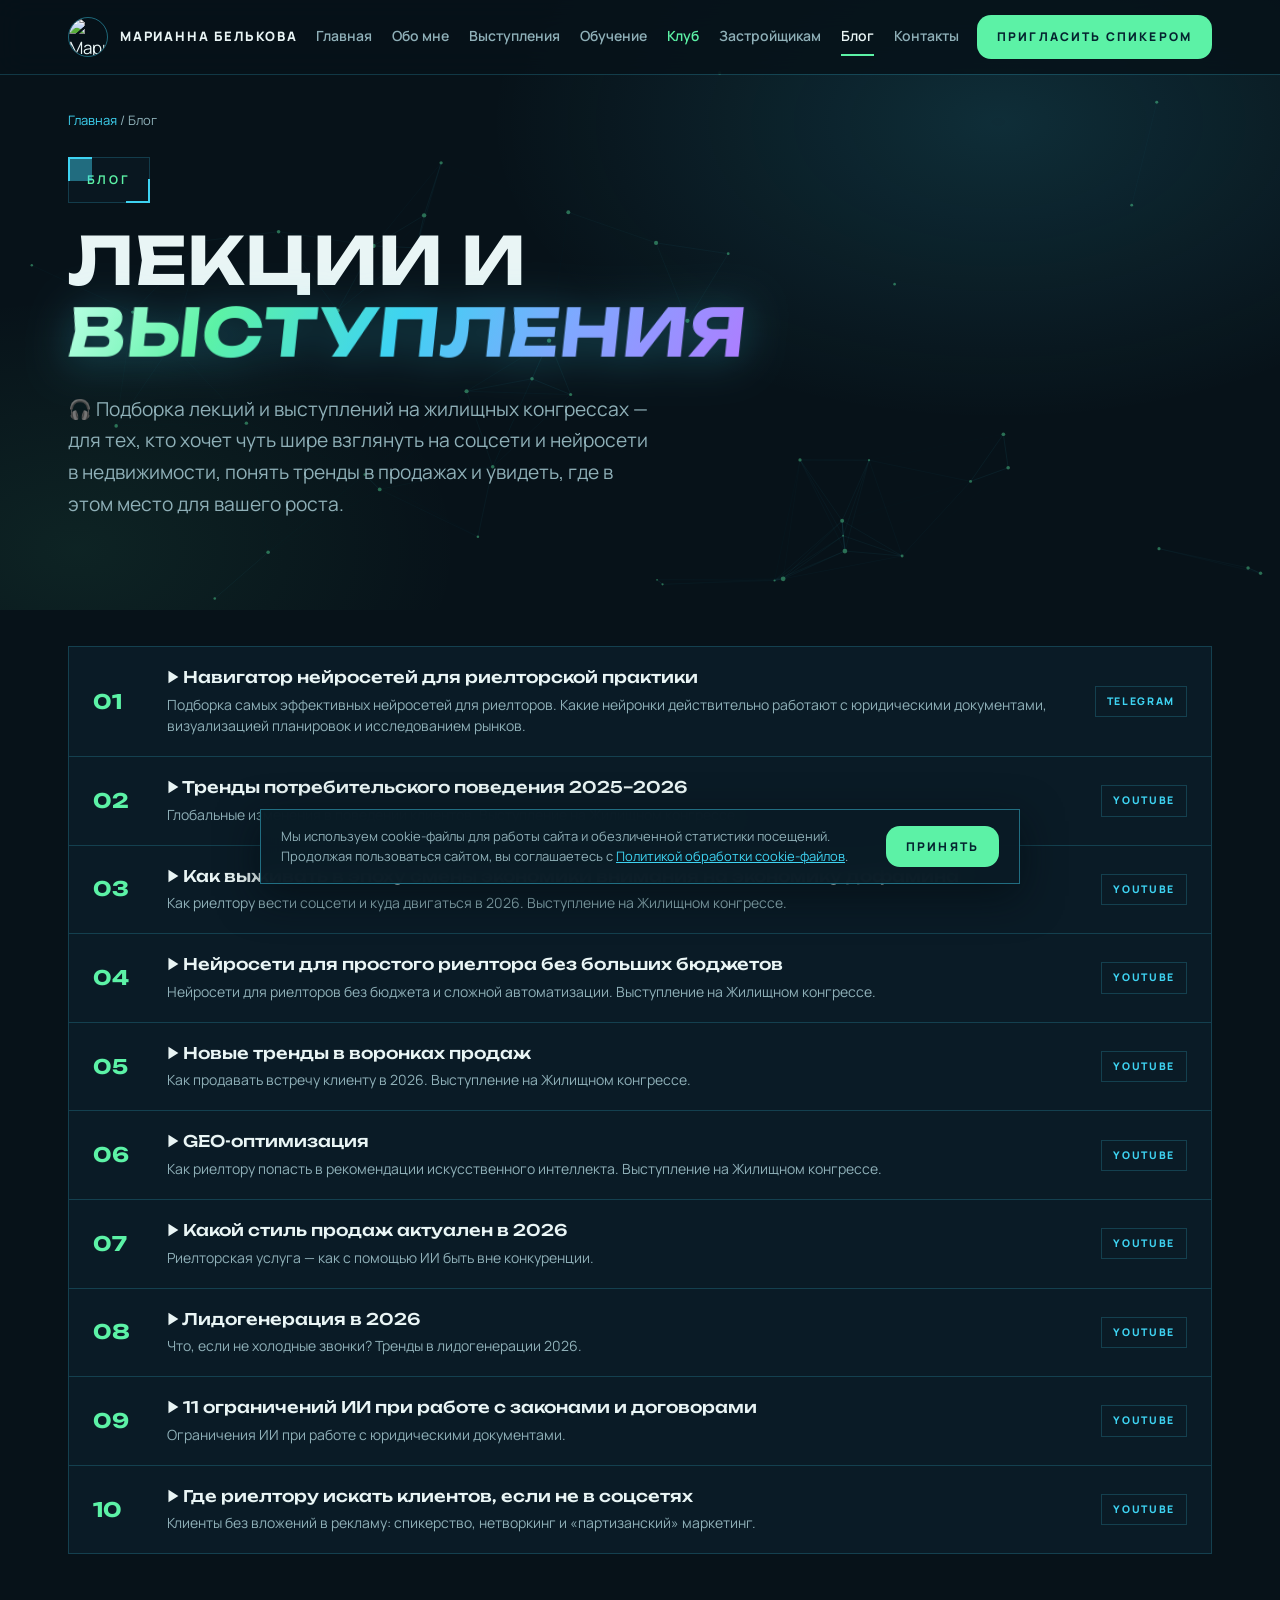
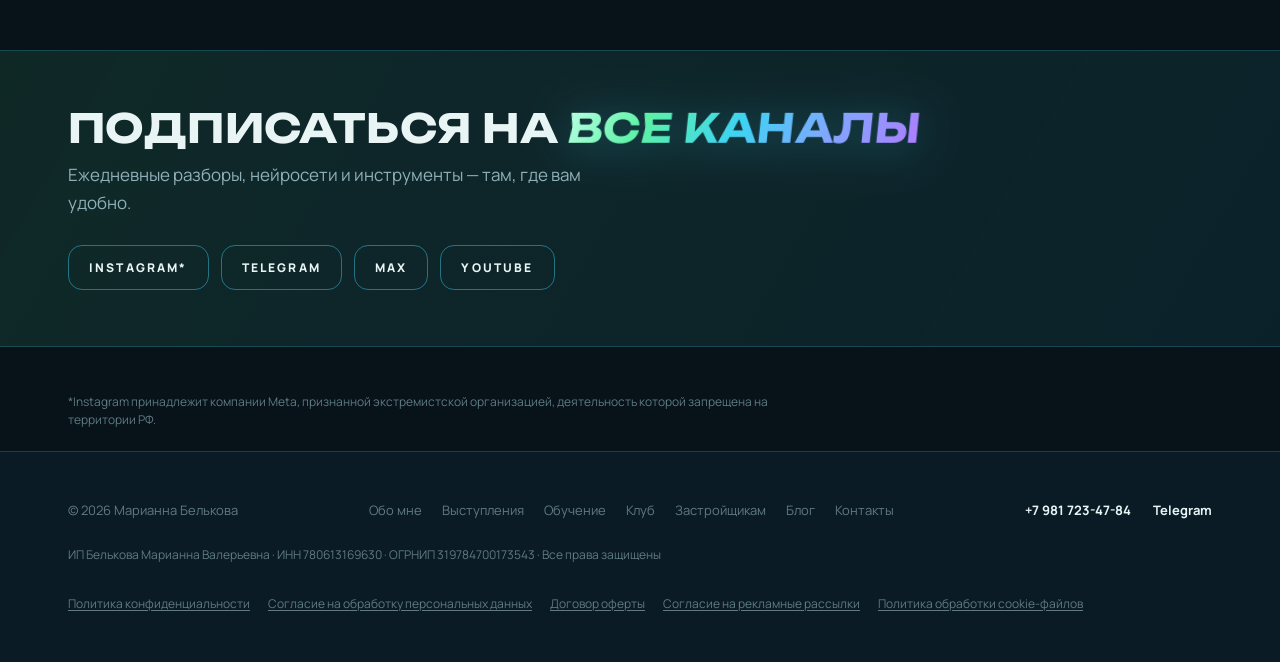
==== commit e2e10504: "Add files via upload" ====
--- a/blog/index.html
+++ b/blog/index.html
@@ -16,7 +16,7 @@
 <link rel="preconnect" href="https://fonts.googleapis.com">
 <link rel="preconnect" href="https://fonts.gstatic.com" crossorigin>
 <link href="https://fonts.googleapis.com/css2?family=Unbounded:wght@500;700&family=Manrope:wght@400;500;600;700;800&display=swap" rel="stylesheet">
-<link rel="stylesheet" href="../assets/style.css">
+<link rel="stylesheet" href="../assets/style.css?v=20260922">
 <script type="application/ld+json">
 {
   "@context": "https://schema.org",
@@ -178,6 +178,6 @@
   </div>
 </footer>
 
-<script src="../assets/main.js"></script>
+<script src="../assets/main.js?v=20260922"></script>
 </body>
 </html>
--- a/assets/style.css
+++ b/assets/style.css
@@ -1022,26 +1022,43 @@
 
 
 /* ---------- темы выступлений ---------- */
-.topics{list-style:none;margin:32px 0 0;padding:0;display:grid;grid-template-columns:1fr 1fr;gap:12px}
+.topics{list-style:none;margin:28px 0 0;padding:0;display:grid;grid-template-columns:1fr 1fr;gap:14px}
 .topic{
-  display:flex;align-items:center;gap:16px;padding:18px 22px;
-  border:1px solid var(--line);border-radius:14px;background:rgba(255,255,255,.025);
-  transition:border-color .2s,background .2s;
-}
-.topic:hover{border-color:var(--line-strong);background:rgba(62,211,242,.06)}
-.topic-num{font-family:'Unbounded',sans-serif;font-size:12px;font-weight:700;color:var(--mint);min-width:26px}
-.topic-title{font-weight:700;font-size:16px;line-height:1.35}
+  position:relative;display:flex;align-items:center;gap:18px;padding:18px 22px 18px 20px;
+  border:1px solid var(--line);border-radius:16px;overflow:hidden;
+  background:linear-gradient(135deg,rgba(255,255,255,.035),rgba(255,255,255,.012));
+  transition:border-color .25s,transform .25s,box-shadow .25s;
+}
+.topic::before{
+  content:"";position:absolute;left:0;top:14px;bottom:14px;width:3px;border-radius:0 3px 3px 0;
+  background:linear-gradient(180deg,var(--mint),var(--cyan));opacity:.8;
+}
+.topic:hover{border-color:var(--line-strong);transform:translateY(-2px);box-shadow:0 14px 34px rgba(0,0,0,.35)}
+.topic-num{
+  flex:none;width:44px;height:44px;display:grid;place-items:center;border-radius:12px;
+  font-family:'Unbounded',sans-serif;font-size:12px;font-weight:700;color:var(--mint);
+  background:rgba(94,240,160,.09);border:1px solid rgba(94,240,160,.28);
+}
+.topic-title{font-weight:700;font-size:16px;line-height:1.35;color:var(--text)}
 .topics-format{
-  display:inline-flex;align-items:center;gap:10px;margin-top:18px;padding:12px 18px;
-  border:1px solid var(--line-strong);border-radius:999px;font-size:14px;font-weight:600;color:var(--text);
-}
-.topics-format b{color:var(--mint);font-weight:800;letter-spacing:.1em;text-transform:uppercase;font-size:11px}
-.topics-actions{display:flex;gap:12px;flex-wrap:wrap;margin-top:26px}
+  display:inline-flex;align-items:center;gap:12px;margin-top:20px;padding:10px 18px 10px 10px;
+  border:1px solid var(--line-strong);border-radius:999px;background:rgba(62,211,242,.05);
+  font-size:14px;font-weight:600;color:var(--text);
+}
+.topics-format b{
+  flex:none;color:#071219;background:var(--mint);font-weight:800;letter-spacing:.12em;
+  text-transform:uppercase;font-size:10.5px;padding:6px 11px;border-radius:999px;
+}
+.topics-actions{display:flex;gap:12px;flex-wrap:wrap;margin-top:28px}
 @media (max-width:700px){
-  .topics{grid-template-columns:1fr}
-  .topic{padding:15px 18px}
+  .topics{grid-template-columns:1fr;gap:10px;margin-top:22px}
+  .topic{padding:14px 16px;gap:14px;border-radius:14px}
+  .topic-num{width:38px;height:38px;font-size:11px;border-radius:10px}
   .topic-title{font-size:15px}
-  .topics-format{align-items:flex-start;border-radius:16px}
+  .topics-format{align-items:flex-start;border-radius:16px;padding:12px 14px;line-height:1.45}
+  .topics-format b{margin-top:1px}
+  .topics-actions{flex-direction:column}
+  .topics-actions .btn{width:100%;justify-content:center}
 }
 
 /* ---------- сворачиваемый блок (программы) ---------- */
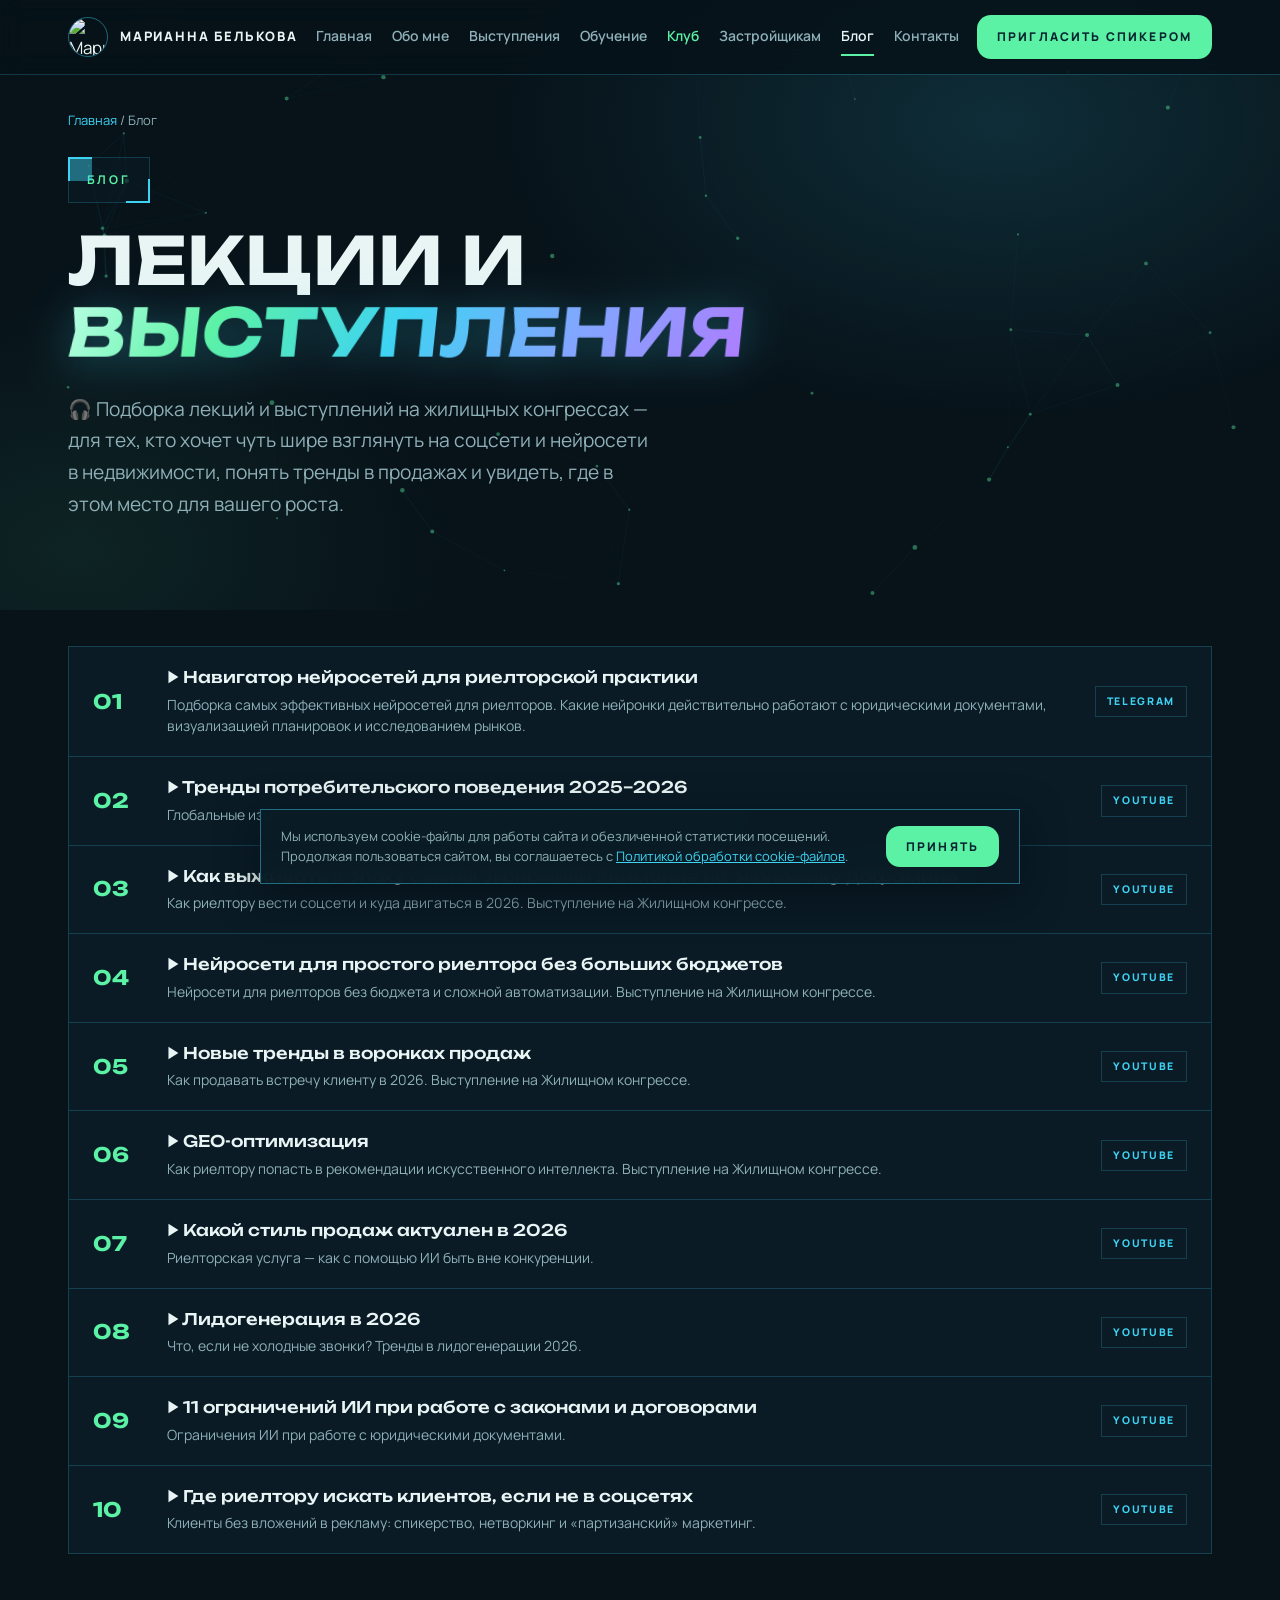
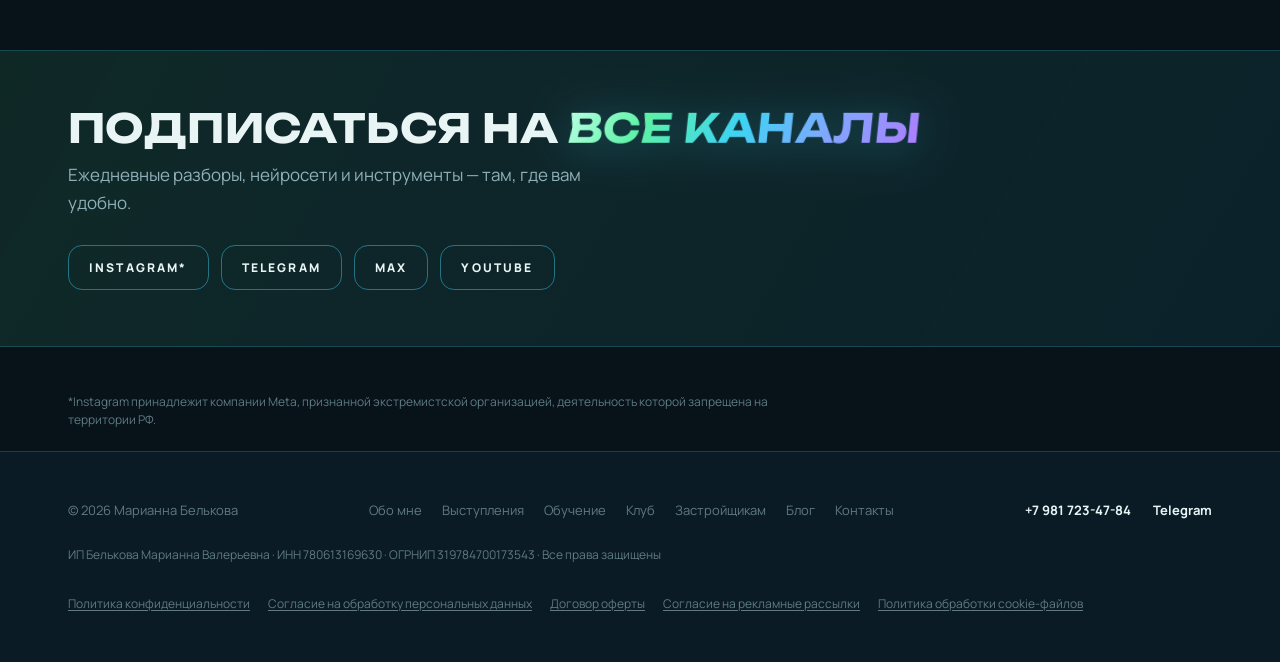
==== commit f1dfda99: "Add files via upload" ====
--- a/blog/index.html
+++ b/blog/index.html
@@ -16,7 +16,7 @@
 <link rel="preconnect" href="https://fonts.googleapis.com">
 <link rel="preconnect" href="https://fonts.gstatic.com" crossorigin>
 <link href="https://fonts.googleapis.com/css2?family=Unbounded:wght@500;700&family=Manrope:wght@400;500;600;700;800&display=swap" rel="stylesheet">
-<link rel="stylesheet" href="../assets/style.css?v=20260922">
+<link rel="stylesheet" href="../assets/style.css?v=20261017">
 <script type="application/ld+json">
 {
   "@context": "https://schema.org",
@@ -178,6 +178,6 @@
   </div>
 </footer>
 
-<script src="../assets/main.js?v=20260922"></script>
+<script src="../assets/main.js?v=20261017"></script>
 </body>
 </html>
--- a/assets/style.css
+++ b/assets/style.css
@@ -1074,3 +1074,38 @@
 .fold-body{margin-top:28px}
 .fold-body[hidden]{display:none}
 @media (max-width:560px){.fold-btn{width:100%;justify-content:center}}
+
+
+/* ---------- новые награды: акцентная пара над сеткой ---------- */
+.awards-new{display:grid;grid-template-columns:1fr 1fr;gap:20px;margin-top:44px}
+.awards-new + .awards{margin-top:20px}
+.award-new{
+  display:flex;flex-direction:column;position:relative;overflow:hidden;
+  border:1px solid rgba(94,240,160,.38);
+  background:linear-gradient(135deg,rgba(94,240,160,.08),rgba(62,211,242,.035) 55%,rgba(139,123,255,.07));
+  transition:border-color .25s,transform .25s,box-shadow .25s;
+}
+.award-new:hover{border-color:var(--mint);transform:translateY(-3px);box-shadow:0 16px 46px rgba(94,240,160,.12)}
+.award-photo{
+  position:relative;aspect-ratio:3/2;display:grid;place-items:center;overflow:hidden;
+  background:radial-gradient(circle at 50% 42%,rgba(94,240,160,.20),rgba(62,211,242,.06) 45%,transparent 70%),#08161e;
+  border-bottom:1px solid rgba(94,240,160,.18);
+}
+.award-photo img,.award-photo video{position:absolute;inset:0;width:100%;height:100%;object-fit:cover;display:block;transition:transform .6s}
+.award-new:hover .award-photo img{transform:scale(1.03)}
+.award-photo.has-media .award-emblem{display:none}
+.award-emblem{display:flex;flex-direction:column;align-items:center;gap:6px;color:var(--mint);text-align:center;padding:18px}
+.award-emblem svg{width:96px;height:96px;filter:drop-shadow(0 0 18px rgba(94,240,160,.35))}
+.award-emblem b{font-family:'Unbounded',sans-serif;font-weight:700;font-size:24px;line-height:1;color:var(--text)}
+.award-emblem span{font-size:10px;font-weight:700;letter-spacing:.18em;text-transform:uppercase;color:var(--muted);max-width:150px;line-height:1.5}
+.award-new .award-body{padding:24px 28px 28px}
+.award-tag{
+  align-self:flex-start;margin-bottom:4px;padding:5px 11px;border-radius:999px;
+  font-size:10.5px;font-weight:800;letter-spacing:.14em;text-transform:uppercase;color:#071219;background:var(--mint);
+}
+@media (max-width:900px){ .awards-new{grid-template-columns:1fr} }
+@media (max-width:560px){
+  .award-photo{aspect-ratio:16/10}
+  .award-emblem svg{width:78px;height:78px}
+  .award-new .award-body{padding:22px 22px 24px}
+}
